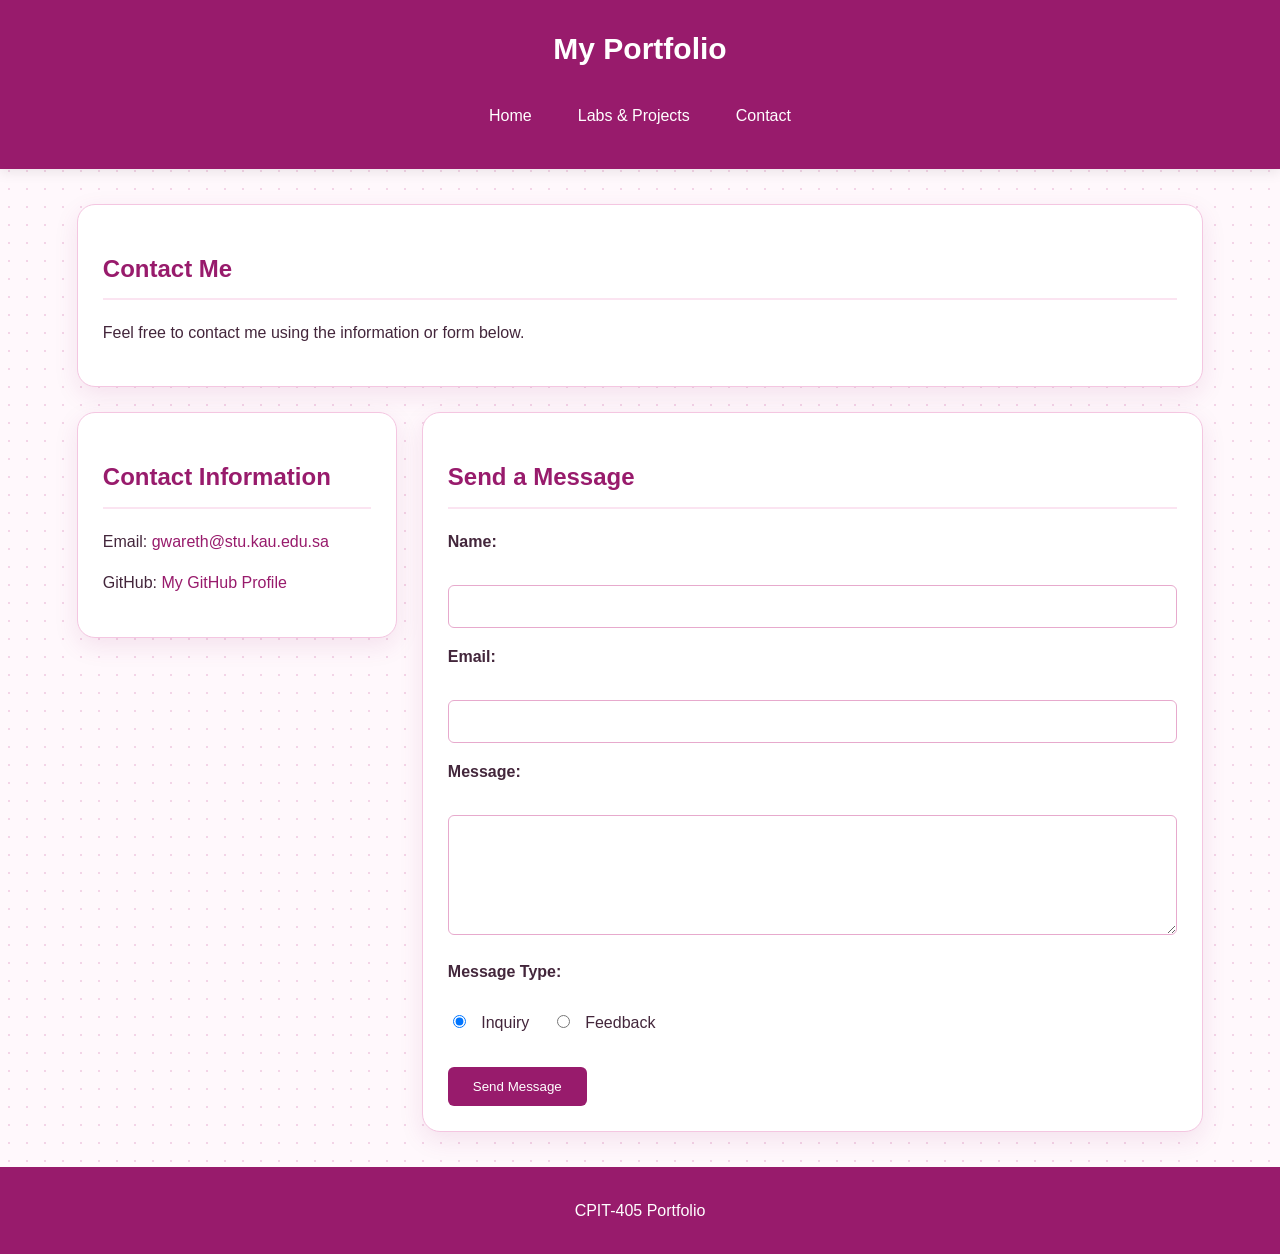
==== contact.html @ b291629c "Update contact.html" ====
<!DOCTYPE html>
<html lang="en">

<head>
    <meta charset="UTF-8">
    <meta name="viewport" content="width=device-width, initial-scale=1.0">
    <title>My Portfolio - Contact</title>
    <link rel="stylesheet" href="style.css">
</head>

<body>

    <header>
        <h1>My Portfolio</h1>

<nav>
    <a href="index.html">Home</a>
    <a href="labs.html">Labs & Projects</a>
    <a href="contact.html">Contact</a>
</nav>

    </header>

    
<main class="contact-page">

        <section>
            <h2>Contact Me</h2>

            <p>
                Feel free to contact me using
                the information or form below.
            </p>
        </section>

        <section>
            <h2>Contact Information</h2>

            <p>
                Email:
                <a href="mailto:gwareth@stu.kau.edu.sa">
                    gwareth@stu.kau.edu.sa
                </a>
            </p>

            <p>
                GitHub:
                <a href="https://github.com/joud15">
                    My GitHub Profile
                </a>
            </p>
        </section>

        <section>
            <h2>Send a Message</h2>

            <form action="https://formsubmit.co/gwareth@stu.kau.edu.sa"
                  method="POST">

                <p>
                    <label for="name">Name:</label>
                    <br>
                    <input type="text"
                           id="name"
                           name="name"
                           required>
                </p>

                <p>
                    <label for="email">Email:</label>
                    <br>
                    <input type="email"
                           id="email"
                           name="email"
                           required>
                </p>

                <p>
                    <label for="message">Message:</label>
                    <br>
                    <textarea id="message"
                              name="message"
                              rows="6"
                              required></textarea>
                </p>

                <p>
                    <label>Message Type:</label>
                    <br>

                    <input type="radio"
                           id="inquiry"
                           name="message_type"
                           value="Inquiry"
                           checked>
                    <label for="inquiry">Inquiry</label>

                    <input type="radio"
                           id="feedback"
                           name="message_type"
                           value="Feedback">
                    <label for="feedback">Feedback</label>
                </p>

                <button type="submit">
                    Send Message
                </button>

            </form>
        </section>

    </main>

    <footer>
        <p>CPIT-405 Portfolio</p>
    </footer>

</body>

</html>
---- style.css ----
/* General Page Style */

body {
    margin: 0;
    font-family: Arial, sans-serif;
    background-color: #FFF7FB;
    color: #43263B;
    line-height: 1.6;
}

/* Header */

header {
    background-color: #981B6C;
    color: white;
    text-align: center;
    padding: 25px;
}

header h1 {
    margin: 0;
    font-size: 30px;
}

/* Navigation Bar */

nav {
    margin-top: 15px;
    display: flex;
    justify-content: center;
    flex-wrap: wrap;
}

nav a {
    color: white;
    text-decoration: none;
    padding: 10px 18px;
    margin: 5px;
    border-radius: 6px;
    transition: background-color 0.3s;
}

nav a:hover {
    background-color: #C94B91;
}

/* Main Content */

main {
    width: 85%;
    max-width: 950px;
    margin: 30px auto;
}

/* Sections */

section {
    background-color: white;
    padding: 25px;
    margin-bottom: 25px;
    border: 1px solid #F4C6E1;
    border-radius: 10px;
}

section h2 {
    color: #981B6C;
    border-bottom: 2px solid #FBE4F1;
    padding-bottom: 10px;
}

section h3 {
    color: #B62B7F;
}

/* Paragraphs and Lists */

p {
    font-size: 16px;
}

li {
    margin-bottom: 8px;
}

/* Links */

main a {
    color: #981B6C;
    text-decoration: none;
}

main a:hover {
    color: #C02680;
    text-decoration: underline;
}

/* Labs Table */

table {
    width: 100%;
    border-collapse: collapse;
    text-align: center;
}

th {
    background-color: #981B6C;
    color: white;
    padding: 12px;
}

td {
    padding: 12px;
    background-color: #FBE4F1;
}

tr:hover td {
    background-color: #F5C5E0;
}

/* Contact Form */

form {
    margin-top: 20px;
}

label {
    display: block;
    margin-top: 15px;
    font-weight: bold;
}

input[type="text"],
input[type="email"],
textarea {
    box-sizing: border-box;
    width: 100%;
    padding: 12px;
    margin-top: 5px;
    border: 1px solid #E7AACD;
    border-radius: 6px;
    font-family: Arial, sans-serif;
    font-size: 15px;
}

input:focus,
textarea:focus {
    border: 2px solid #C02680;
    outline: none;
}

textarea {
    height: 120px;
}

button,
input[type="submit"] {
    background-color: #981B6C;
    color: white;
    border: none;
    padding: 12px 25px;
    margin-top: 15px;
    border-radius: 6px;
    cursor: pointer;
}

button:hover,
input[type="submit"]:hover {
    background-color: #C02680;
}

/* Footer */

footer {
    background-color: #981B6C;
    color: white;
    text-align: center;
    padding: 15px;
    margin-top: 30px;
}


/* Contact Page Layout */

.contact-page {
    display: grid;
    grid-template-columns: 1fr 1.5fr;
    gap: 25px;
}

.contact-page section {
    margin-bottom: 0;
}

.contact-page section:first-child {
    grid-column: 1 / -1;
}

/* Radio Buttons */

input[type="radio"] + label {
    display: inline;
    margin: 0 20px 0 5px;
    font-weight: normal;
}

/* Mobile Layout */

@media (max-width: 700px) {
    .contact-page {
        display: block;
    }

    .contact-page section {
        margin-bottom: 20px;
    }
}

/* ===== CV PAGE NEW LAYOUT ===== */

body {
    background-color: #fff8fc;
    background-image: radial-gradient(#f3d4e7 0.8px, transparent 0.8px);
    background-size: 18px 18px;
}

header {
    box-shadow: 0 4px 12px rgba(0, 0, 0, 0.08);
}

.cv-layout {
    width: 88%;
    max-width: 1250px;
    margin: 35px auto;
    display: grid;
    grid-template-columns: 280px 1fr;
    gap: 30px;
    align-items: start;
}

.cv-sidebar {
    background-color: #ffffff;
    border-radius: 18px;
    padding: 25px 20px;
    box-shadow: 0 8px 25px rgba(152, 27, 108, 0.12);
    text-align: center;
    position: sticky;
    top: 20px;
}

.profile-image {
    width: 140px;
    height: 140px;
    border-radius: 50%;
    border: 5px solid #f4b6d7;
    background-color: #ffe8f4;
    padding: 8px;
    margin-bottom: 20px;
}

.side-links {
    margin-bottom: 25px;
}

.side-links a {
    display: block;
    background-color: #fbe4f1;
    color: #981b6c;
    text-decoration: none;
    margin: 10px 0;
    padding: 12px;
    border-radius: 12px;
    font-weight: bold;
    transition: 0.3s;
}

.side-links a:hover {
    background-color: #dc559d;
    color: white;
}

.info-card {
    border-top: 2px dashed #f0bdd9;
    padding-top: 18px;
    text-align: left;
}

.info-card h2 {
    text-align: center;
    color: #981b6c;
    margin-bottom: 15px;
}

.info-card p {
    margin: 10px 0;
    font-size: 15px;
    word-break: break-word;
}

.cv-main-content section {
    background-color: #ffffff;
    border-radius: 18px;
    padding: 28px 30px;
    margin-bottom: 25px;
    box-shadow: 0 8px 25px rgba(152, 27, 108, 0.10);
    border: 1px solid #f5d3e6;
}

.cv-main-content h2 {
    color: #981b6c;
    font-size: 22px;
    margin-top: 0;
    border-bottom: 2px dashed #f1c5de;
    padding-bottom: 10px;
}

.cv-main-content h3 {
    color: #b62b7f;
    margin-bottom: 8px;
}

.cv-main-content p,
.cv-main-content li {
    font-size: 17px;
    color: #43263b;
}

.cv-main-content ul {
    padding-left: 22px;
}

.cv-main-content li {
    margin-bottom: 10px;
}

.info-card a,
.cv-main-content a {
    color: #b62b7f;
    text-decoration: none;
}

.info-card a:hover,
.cv-main-content a:hover {
    text-decoration: underline;
}

/* ===== CONTACT RADIO FIX ===== */

input[type="radio"] {
    width: auto;
    margin-right: 6px;
}

input[type="radio"] + label {
    display: inline;
    margin-right: 18px;
    font-weight: normal;
}

/* ===== CONTACT PAGE LAYOUT ===== */

.contact-page {
    width: 88%;
    max-width: 1200px;
    margin: 35px auto;
    display: grid;
    grid-template-columns: 320px 1fr;
    gap: 25px;
    align-items: start;
}

.contact-page section:first-child {
    grid-column: 1 / -1;
}

.contact-page section {
    background-color: #ffffff;
    border-radius: 18px;
    box-shadow: 0 8px 25px rgba(152, 27, 108, 0.10);
}

/* ===== RESPONSIVE ===== */

@media (max-width: 900px) {
    .cv-layout,
    .contact-page {
        grid-template-columns: 1fr;
    }

    .cv-sidebar {
        position: static;
    }

    nav {
        flex-direction: row;
        flex-wrap: wrap;
    }
}
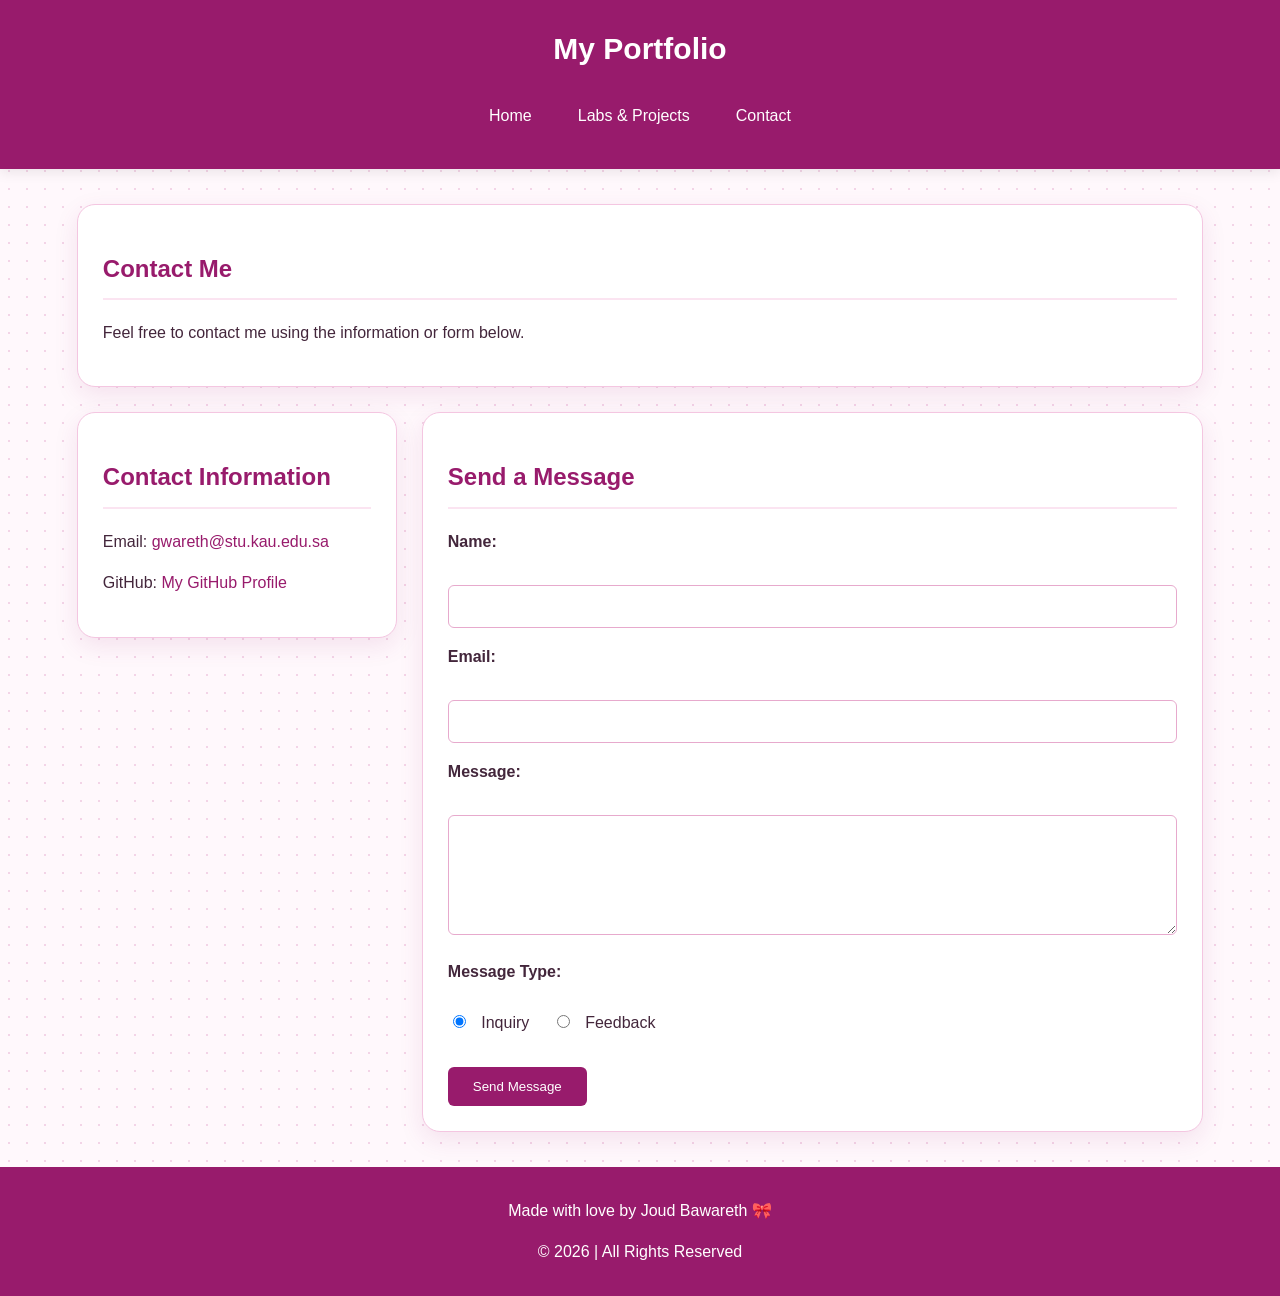
==== commit 634a565e: "Update footer content in contact.html" ====
--- a/contact.html
+++ b/contact.html
@@ -112,9 +112,10 @@
 
     </main>
 
-    <footer>
-        <p>CPIT-405 Portfolio</p>
-    </footer>
+<footer>
+    <p>Made with love by Joud Bawareth 🎀</p>
+    <p>&copy; 2026 | All Rights Reserved</p>
+</footer>
 
 </body>
 
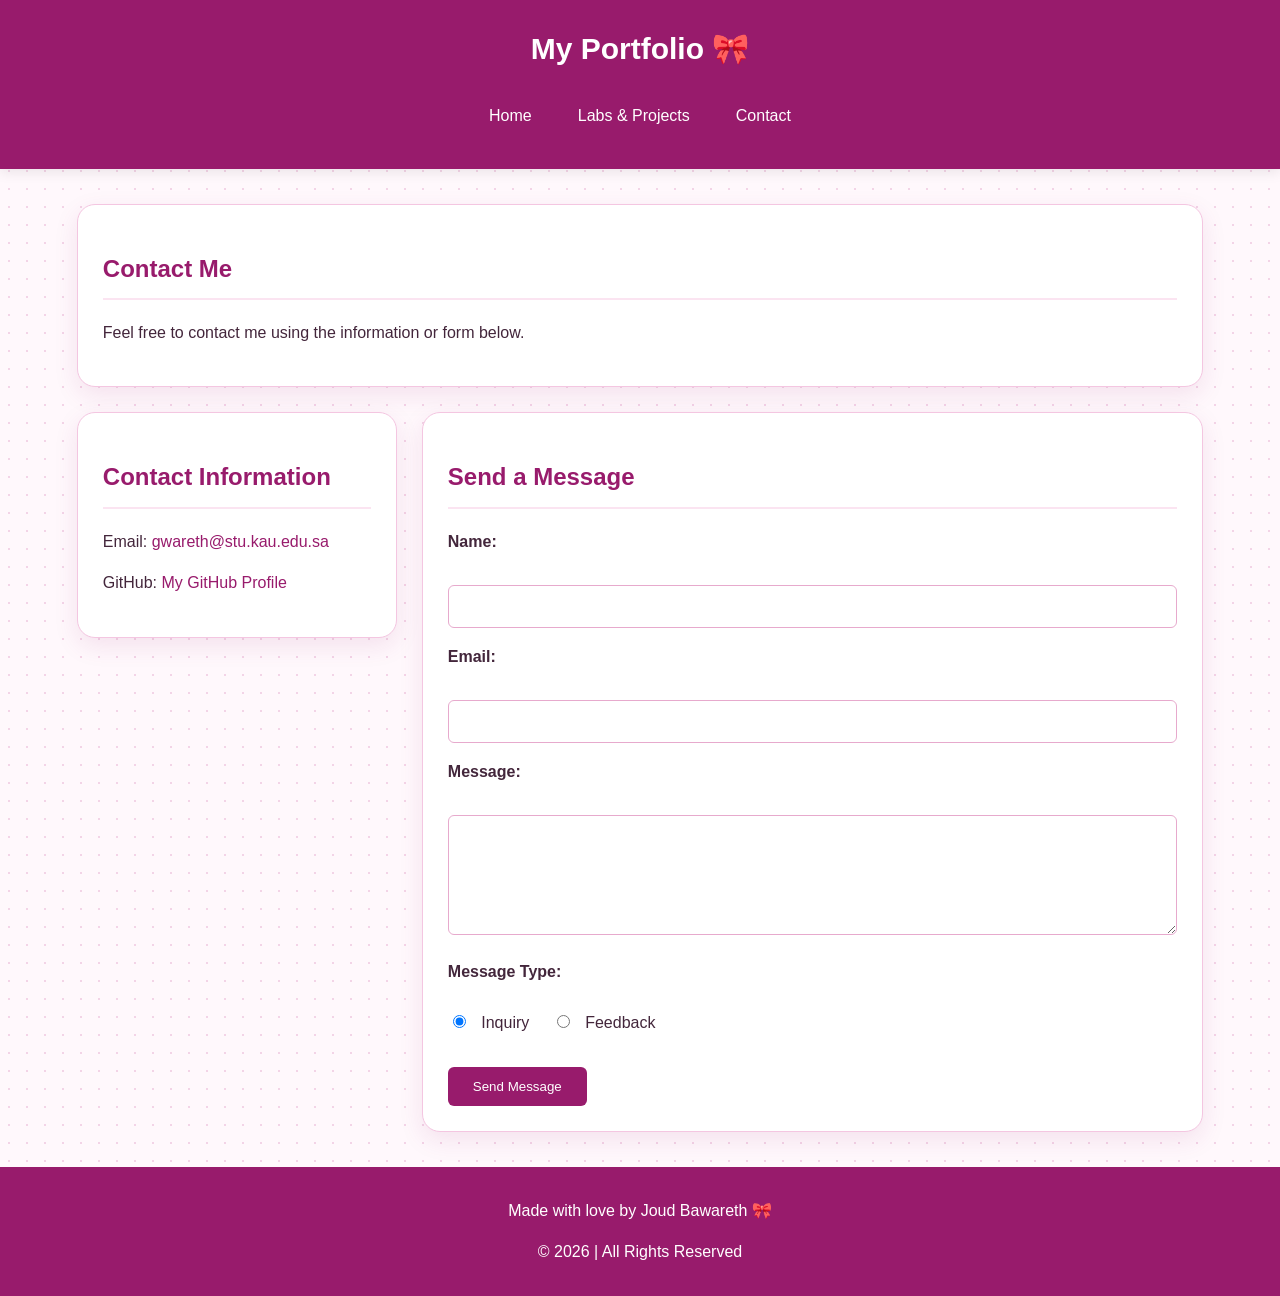
==== commit 0afc4f5c: "Update contact.html" ====
--- a/contact.html
+++ b/contact.html
@@ -12,7 +12,9 @@
 <body>
 
     <header>
-        <h1>My Portfolio</h1>
+      
+<h1 class="site-title">My Portfolio <span class="title-bow">🎀</span></h1>
+
 
 <nav>
     <a href="index.html">Home</a>
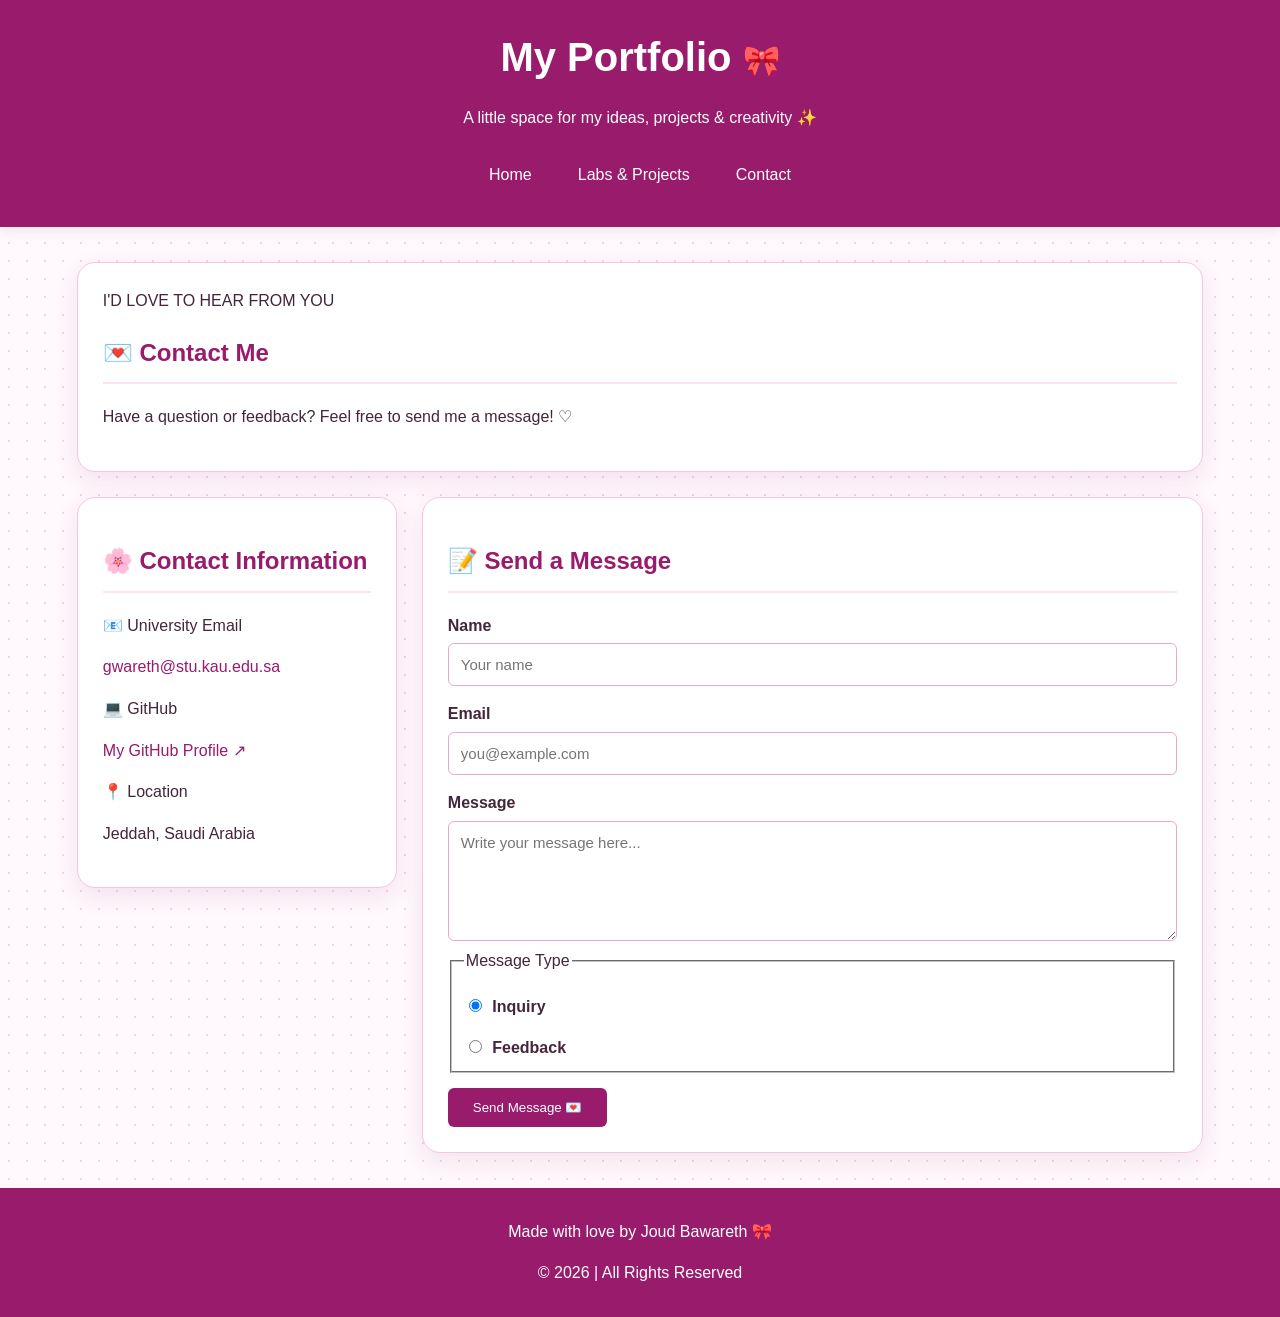
==== commit d7d9c9f0: "Update contact.html" ====
--- a/contact.html
+++ b/contact.html
@@ -1,112 +1,116 @@
 
 <!DOCTYPE html>
 <html lang="en">
-
 <head>
     <meta charset="UTF-8">
     <meta name="viewport" content="width=device-width, initial-scale=1.0">
     <title>My Portfolio - Contact</title>
     <link rel="stylesheet" href="style.css">
 </head>
-
 <body>
 
-    <header>
-      
-<h1 class="site-title">My Portfolio <span class="title-bow">🎀</span></h1>
+    <header class="site-header">
+        <h1 class="site-title">
+            My Portfolio <span class="title-bow">🎀</span>
+        </h1>
 
+        <p class="header-subtitle">
+            A little space for my ideas, projects &amp; creativity ✨
+        </p>
 
-<nav>
-    <a href="index.html">Home</a>
-    <a href="labs.html">Labs & Projects</a>
-    <a href="contact.html">Contact</a>
-</nav>
-
+        <nav class="site-nav">
+            <a href="index.html">Home</a>
+            <a href="labs.html">Labs &amp; Projects</a>
+            <a href="contact.html" class="active">Contact</a>
+        </nav>
     </header>
 
-    
-<main class="contact-page">
+    <main class="contact-page">
 
-        <section>
-            <h2>Contact Me</h2>
+        <section class="page-intro panel">
+            <span class="section-eyebrow">
+                I'D LOVE TO HEAR FROM YOU
+            </span>
 
+            <h2>💌 Contact Me</h2>
             <p>
-                Feel free to contact me using
-                the information or form below.
+                Have a question or feedback?
+                Feel free to send me a message! ♡
             </p>
         </section>
 
-        <section>
-            <h2>Contact Information</h2>
+        <section class="contact-info panel">
+            <h2>🌸 Contact Information</h2>
 
+            <p class="contact-label">📧 University Email</p>
             <p>
-                Email:
                 <a href="mailto:gwareth@stu.kau.edu.sa">
                     gwareth@stu.kau.edu.sa
                 </a>
             </p>
 
+            <p class="contact-label">💻 GitHub</p>
             <p>
-                GitHub:
-                <a href="https://github.com/joud15">
-                    My GitHub Profile
+                <a href="https://github.com/joud15"
+                   target="_blank">
+                    My GitHub Profile ↗
                 </a>
             </p>
+
+            <p class="contact-label">📍 Location</p>
+            <p>Jeddah, Saudi Arabia</p>
         </section>
 
-        <section>
-            <h2>Send a Message</h2>
+        <section class="contact-form-card panel">
+            <h2>📝 Send a Message</h2>
 
             <form action="https://formsubmit.co/gwareth@stu.kau.edu.sa"
                   method="POST">
 
-                <p>
-                    <label for="name">Name:</label>
-                    <br>
-                    <input type="text"
-                           id="name"
-                           name="name"
-                           required>
-                </p>
+                <label for="name">Name</label>
+                <input type="text"
+                       id="name"
+                       name="name"
+                       placeholder="Your name"
+                       required>
 
-                <p>
-                    <label for="email">Email:</label>
-                    <br>
-                    <input type="email"
-                           id="email"
-                           name="email"
-                           required>
-                </p>
+                <label for="email">Email</label>
+                <input type="email"
+                       id="email"
+                       name="email"
+                       placeholder="you@example.com"
+                       required>
 
-                <p>
-                    <label for="message">Message:</label>
-                    <br>
-                    <textarea id="message"
-                              name="message"
-                              rows="6"
-                              required></textarea>
-                </p>
+                <label for="message">Message</label>
+                <textarea id="message"
+                          name="message"
+                          rows="5"
+                          placeholder="Write your message here..."
+                          required></textarea>
 
-                <p>
-                    <label>Message Type:</label>
-                    <br>
+                <fieldset class="message-type">
+                    <legend>Message Type</legend>
 
-                    <input type="radio"
-                           id="inquiry"
-                           name="message_type"
-                           value="Inquiry"
-                           checked>
-                    <label for="inquiry">Inquiry</label>
+                    <div class="radio-options">
+                        <label>
+                            <input type="radio"
+                                   name="message_type"
+                                   value="Inquiry"
+                                   checked>
+                            Inquiry
+                        </label>
 
-                    <input type="radio"
-                           id="feedback"
-                           name="message_type"
-                           value="Feedback">
-                    <label for="feedback">Feedback</label>
-                </p>
+                        <label>
+                            <input type="radio"
+                                   name="message_type"
+                                   value="Feedback">
+                            Feedback
+                        </label>
+                    </div>
+                </fieldset>
 
                 <button type="submit">
-                    Send Message
+                    Send Message 💌
                 </button>
 
             </form>
@@ -114,11 +118,11 @@
 
     </main>
 
-<footer>
-    <p>Made with love by Joud Bawareth 🎀</p>
-    <p>&copy; 2026 | All Rights Reserved</p>
-</footer>
+    <footer class="site-footer">
+        <p>Made with love by Joud Bawareth 🎀</p>
+        <p>&copy; 2026 | All Rights Reserved</p>
+    </footer>
 
 </body>
+</html>
 
-</html>
--- a/style.css
+++ b/style.css
@@ -396,3 +396,15 @@
         flex-wrap: wrap;
     }
 }
+
+
+/* Cute Portfolio Title */
+
+.site-title {
+    font-size: 40px;
+    font-weight: bold;
+}
+
+.title-bow {
+    font-size: 30px;
+}
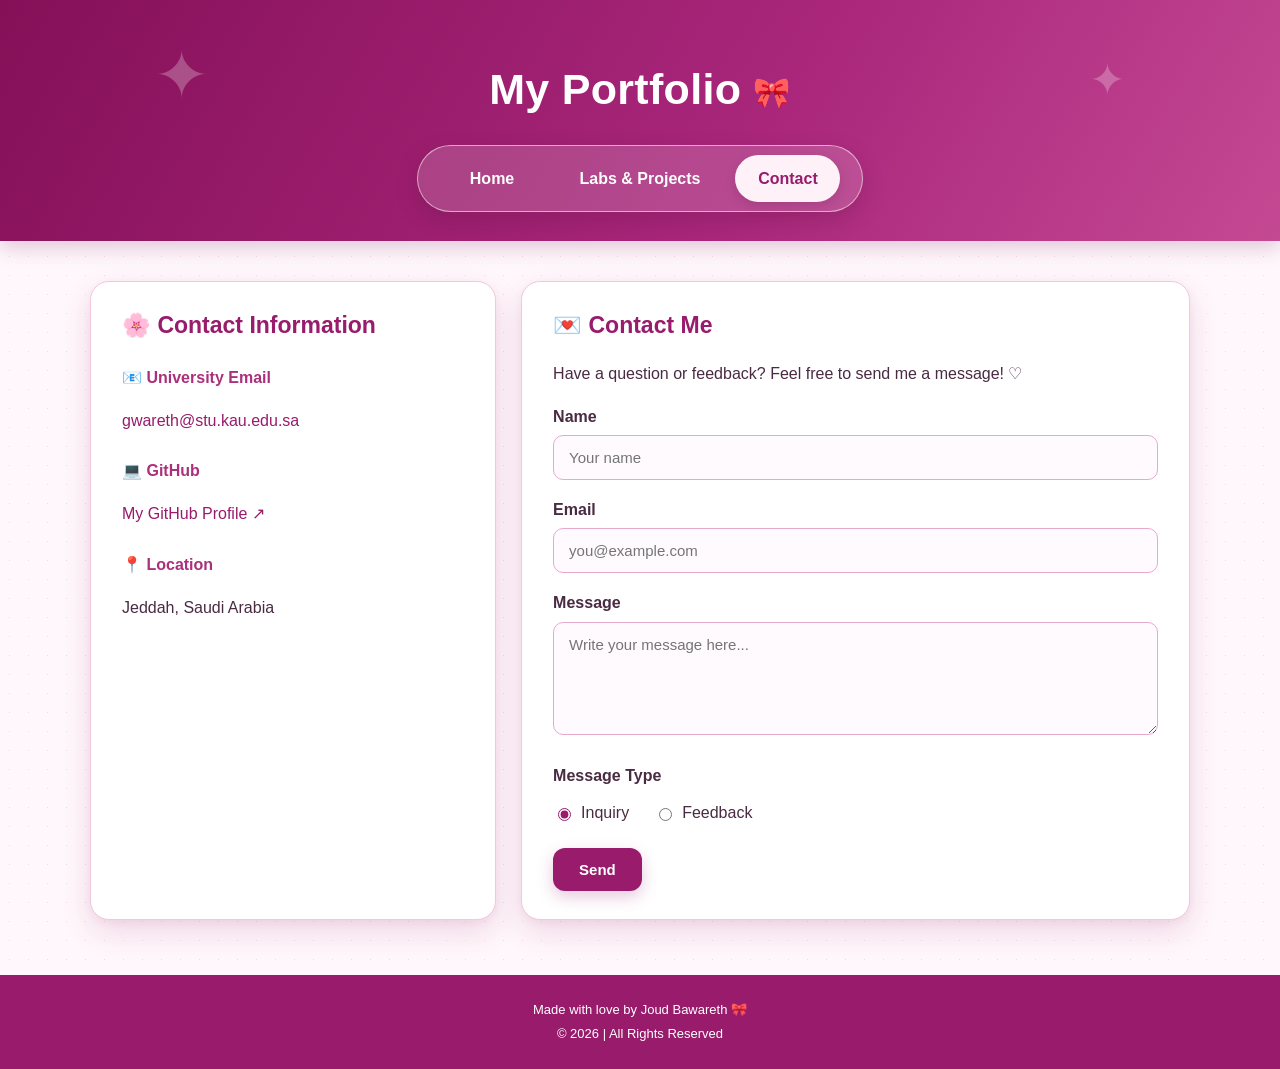
==== commit f3215bf3: "Refactor contact page layout and headings Removed introductory text and updated contact section head" ====
--- a/contact.html
+++ b/contact.html
@@ -14,10 +14,6 @@
             My Portfolio <span class="title-bow">🎀</span>
         </h1>
 
-        <p class="header-subtitle">
-            A little space for my ideas, projects &amp; creativity ✨
-        </p>
-
         <nav class="site-nav">
             <a href="index.html">Home</a>
             <a href="labs.html">Labs &amp; Projects</a>
@@ -26,18 +22,6 @@
     </header>
 
     <main class="contact-page">
-
-        <section class="page-intro panel">
-            <span class="section-eyebrow">
-                I'D LOVE TO HEAR FROM YOU
-            </span>
-
-            <h2>💌 Contact Me</h2>
-            <p>
-                Have a question or feedback?
-                Feel free to send me a message! ♡
-            </p>
-        </section>
 
         <section class="contact-info panel">
             <h2>🌸 Contact Information</h2>
@@ -62,7 +46,11 @@
         </section>
 
         <section class="contact-form-card panel">
-            <h2>📝 Send a Message</h2>
+           <h2>💌 Contact Me</h2>
+            <p>
+                Have a question or feedback?
+                Feel free to send me a message! ♡
+            </p>
 
             <form action="https://formsubmit.co/gwareth@stu.kau.edu.sa"
                   method="POST">
@@ -110,7 +98,7 @@
                 </fieldset>
 
                 <button type="submit">
-                    Send Message 💌
+                    Send 
                 </button>
 
             </form>
--- a/style.css
+++ b/style.css
@@ -1,92 +1,212 @@
 
-/* General Page Style */
+/* Pink & Fuchsia Theme */
+
+:root {
+    --fuchsia: #981B6C;
+    --pink: #D94D9D;
+    --soft-pink: #FBE4F1;
+    --pale-pink: #FFF7FB;
+    --ink: #492B42;
+    --border: #F1C8DF;
+    --card-shadow: 0 12px 30px rgba(152, 27, 108, 0.14),
+                   0 3px 9px rgba(152, 27, 108, 0.06);
+    --card-shadow-hover: 0 20px 46px rgba(152, 27, 108, 0.22),
+                         0 5px 16px rgba(152, 27, 108, 0.10);
+}
+
+* {
+    box-sizing: border-box;
+}
+
+html {
+    scroll-behavior: smooth;
+}
 
 body {
     margin: 0;
-    font-family: Arial, sans-serif;
-    background-color: #FFF7FB;
-    color: #43263B;
-    line-height: 1.6;
+    font-family: Arial, Helvetica, sans-serif;
+    font-size: 16px;
+    line-height: 1.7;
+    background-color: var(--pale-pink);
+    background-image: radial-gradient(
+        #f5d6e7 0.8px, transparent 0.8px
+    );
+    background-size: 19px 19px;
+    color: var(--ink);
 }
 
 /* Header */
 
-header {
-    background-color: #981B6C;
+.site-header {
+    position: relative;
+    overflow: hidden;
+    padding: 64px 20px 29px;
+    text-align: center;
     color: white;
-    text-align: center;
-    padding: 25px;
-}
-
-header h1 {
+    background: linear-gradient(
+        120deg, #851058, #AA277C 60%, #C44993
+    );
+    box-shadow: 0 6px 20px rgba(104, 15, 77, 0.21);
+}
+
+.site-header::before,
+.site-header::after {
+    content: "✦";
+    position: absolute;
+    color: rgba(255, 255, 255, 0.25);
+    font-size: 66px;
+    top: 19px;
+}
+
+.site-header::before {
+    left: 12%;
+}
+
+.site-header::after {
+    right: 12%;
+    top: 43px;
+    font-size: 44px;
+}
+
+.site-title {
     margin: 0;
-    font-size: 30px;
-}
-
-/* Navigation Bar */
-
-nav {
-    margin-top: 15px;
+    font-size: 43px;
+    font-weight: bold;
+    line-height: 1.2;
+    letter-spacing: 0.3px;
+}
+
+.title-bow {
+    font-size: 33px;
+    vertical-align: middle;
+}
+
+.header-subtitle {
+    margin: 12px 0 0;
+    font-size: 14px;
+    color: #FFE3F3;
+}
+
+/* Animated Navigation Bar */
+
+.site-nav {
+    position: relative;
     display: flex;
     justify-content: center;
+    align-items: center;
     flex-wrap: wrap;
-}
-
-nav a {
+    gap: 18px;
+    width: fit-content;
+    max-width: 100%;
+    margin: 29px auto 0;
+    padding: 9px 22px;
+    border: 1px solid rgba(255, 255, 255, 0.55);
+    border-radius: 50px;
+    background: rgba(255, 255, 255, 0.16);
+    box-shadow: 0 8px 22px rgba(76, 13, 54, 0.22);
+    animation: navEntrance 0.8s ease-out both,
+               navFloat 6s ease-in-out 0.8s infinite;
+}
+
+.site-nav a {
+    position: relative;
+    display: inline-block;
+    min-width: 105px;
+    padding: 10px 17px;
+    border-radius: 30px;
     color: white;
+    font-weight: bold;
     text-decoration: none;
-    padding: 10px 18px;
-    margin: 5px;
-    border-radius: 6px;
-    transition: background-color 0.3s;
-}
-
-nav a:hover {
-    background-color: #C94B91;
-}
-
-/* Main Content */
-
-main {
-    width: 85%;
-    max-width: 950px;
-    margin: 30px auto;
-}
-
-/* Sections */
-
-section {
-    background-color: white;
-    padding: 25px;
+    text-align: center;
+    transition: background-color 0.25s ease,
+                transform 0.25s ease,
+                box-shadow 0.25s ease;
+}
+
+.site-nav a:hover,
+.site-nav a:focus-visible {
+    background-color: rgba(255, 255, 255, 0.30);
+    box-shadow: 0 5px 13px rgba(65, 8, 45, 0.16);
+    transform: translateY(-3px);
+}
+
+.site-nav a.active {
+    background: #FFF1F8;
+    color: var(--fuchsia);
+    box-shadow: 0 4px 12px rgba(65, 8, 45, 0.16);
+}
+
+@keyframes navEntrance {
+    from {
+        opacity: 0;
+        transform: translateY(17px);
+    }
+
+    to {
+        opacity: 1;
+        transform: translateY(0);
+    }
+}
+
+@keyframes navFloat {
+    0%, 100% {
+        transform: translateY(0);
+    }
+
+    50% {
+        transform: translateY(-4px);
+    }
+}
+
+/* Shadow Effects for All Boxes */
+
+.panel,
+.cv-sidebar,
+.project-card,
+.info-card,
+.table-shell {
+    background: white;
+    border: 1px solid var(--border);
+    border-radius: 19px;
+    box-shadow: var(--card-shadow);
+    transition: box-shadow 0.3s ease,
+                transform 0.3s ease;
+}
+
+.panel:hover,
+.cv-sidebar:hover,
+.project-card:hover,
+.info-card:hover,
+.table-shell:hover {
+    box-shadow: var(--card-shadow-hover);
+    transform: translateY(-3px);
+}
+
+.panel {
+    padding: 28px 31px;
     margin-bottom: 25px;
-    border: 1px solid #F4C6E1;
-    border-radius: 10px;
-}
-
-section h2 {
-    color: #981B6C;
-    border-bottom: 2px solid #FBE4F1;
-    padding-bottom: 10px;
-}
-
-section h3 {
-    color: #B62B7F;
-}
-
-/* Paragraphs and Lists */
+}
+
+h2 {
+    color: var(--fuchsia);
+    font-size: 23px;
+    line-height: 1.35;
+}
+
+h3 {
+    color: #AC307E;
+}
 
 p {
-    font-size: 16px;
+    margin-top: 8px;
 }
 
 li {
-    margin-bottom: 8px;
-}
-
-/* Links */
+    margin-bottom: 7px;
+}
 
 main a {
-    color: #981B6C;
+    color: var(--fuchsia);
     text-decoration: none;
 }
 
@@ -95,315 +215,533 @@
     text-decoration: underline;
 }
 
-/* Labs Table */
+.section-eyebrow {
+    color: #B8498C;
+    font-size: 11px;
+    font-weight: bold;
+    letter-spacing: 1.6px;
+}
+
+/* Home Layout */
+
+.cv-layout {
+    width: 90%;
+    max-width: 1190px;
+    margin: 38px auto 50px;
+    display: grid;
+    grid-template-columns: 285px minmax(0, 1fr);
+    gap: 29px;
+    align-items: start;
+}
+
+.cv-sidebar {
+    padding: 28px 20px;
+    text-align: center;
+    position: sticky;
+    top: 18px;
+}
+
+/* Profile Image */
+
+.avatar-wrap {
+    width: 170px;
+    height: 170px;
+    margin: 0 auto 13px;
+    padding: 7px;
+    border-radius: 50%;
+    background-color: #F8E0EE;
+    border: 5px solid #F2BAD7;
+    box-shadow: 0 6px 18px rgba(152, 27, 108, 0.13);
+}
+
+.profile-image {
+    display: block;
+    width: 100%;
+    height: 100%;
+    object-fit: cover;
+    border-radius: 50%;
+}
+
+.hello-tag {
+    color: #C23F8C;
+    font-size: 14px;
+    font-weight: bold;
+    margin-bottom: 2px;
+}
+
+.sidebar-name {
+    margin: 0;
+    font-size: 23px;
+}
+
+.sidebar-subtitle {
+    color: #8B6280;
+    font-size: 13px;
+    margin: 4px 0 22px;
+}
+
+/* Sidebar Links */
+
+.side-links {
+    display: grid;
+    gap: 10px;
+}
+
+.side-links a {
+    display: block;
+    padding: 11px 8px;
+    border-radius: 12px;
+    background-color: #FBE3F0;
+    font-weight: bold;
+    text-decoration: none;
+    transition: transform 0.25s,
+                background-color 0.25s,
+                box-shadow 0.25s;
+}
+
+.side-links a:hover,
+.side-links a:focus-visible {
+    background-color: #D94D9D;
+    color: white;
+    transform: translateX(4px);
+    box-shadow: 0 5px 12px rgba(152, 27, 108, 0.18);
+    text-decoration: none;
+}
+
+/* Information Box */
+
+.info-card {
+    margin-top: 23px;
+    padding: 16px;
+    text-align: left;
+}
+
+.info-card h3 {
+    margin: 0 0 10px;
+    text-align: center;
+}
+
+.info-card p {
+    font-size: 13px;
+    overflow-wrap: anywhere;
+    margin: 7px 0;
+}
+
+/* CV Sections */
+
+.cv-main-content {
+    min-width: 0;
+}
+
+.cv-main-content h2 {
+    margin: 8px 0 17px;
+    border-bottom: 2px dashed #F3C5DD;
+    padding-bottom: 11px;
+}
+
+.cv-main-content h3 {
+    margin-bottom: 7px;
+}
+
+.cv-main-content p,
+.cv-main-content li {
+    font-size: 16px;
+}
+
+.fact-row {
+    display: flex;
+    gap: 9px;
+    flex-wrap: wrap;
+}
+
+.fact-chip {
+    display: inline-block;
+    padding: 9px 13px;
+    border-radius: 12px;
+    background: #FCE9F3;
+    color: #803061;
+    font-weight: bold;
+    font-size: 13px;
+}
+
+/* Skills */
+
+.skill-list {
+    display: flex;
+    flex-wrap: wrap;
+    gap: 9px;
+}
+
+.skill-list span {
+    display: inline-block;
+    padding: 7px 13px;
+    background: #FCE7F3;
+    color: #8D1D66;
+    border-radius: 18px;
+    font-size: 14px;
+    font-weight: bold;
+}
+
+.soft-skills span {
+    background: #F8F0F5;
+}
+
+.subsection-heading {
+    margin-top: 27px !important;
+}
+
+/* Project Cards */
+
+.project-grid {
+    display: grid;
+    grid-template-columns: repeat(2, minmax(0, 1fr));
+    gap: 14px;
+}
+
+.project-card {
+    padding: 17px 18px;
+    background: #FFFAFD;
+}
+
+.project-card:last-child {
+    grid-column: 1 / -1;
+}
+
+.project-card h3 {
+    margin-top: 0;
+}
+
+.project-card p {
+    font-size: 14px;
+    margin-bottom: 0;
+}
+
+/* Labs Page */
+
+.inner-page {
+    width: 88%;
+    max-width: 1050px;
+    margin: 40px auto 55px;
+}
+
+.page-intro {
+    background: linear-gradient(120deg, white, #FFF0F8);
+}
+
+.page-intro h2 {
+    margin: 5px 0 12px;
+    font-size: 30px;
+}
+
+.page-intro p {
+    margin-bottom: 0;
+}
+
+.labs-panel h2 {
+    margin-top: 0;
+}
+
+.table-shell {
+    overflow-x: auto;
+    padding: 5px;
+}
 
 table {
     width: 100%;
+    min-width: 425px;
     border-collapse: collapse;
-    text-align: center;
+    text-align: left;
 }
 
 th {
-    background-color: #981B6C;
+    background-color: var(--fuchsia);
     color: white;
-    padding: 12px;
+    padding: 15px 20px;
+}
+
+th:first-child {
+    border-radius: 12px 0 0 0;
+}
+
+th:last-child {
+    border-radius: 0 12px 0 0;
 }
 
 td {
-    padding: 12px;
-    background-color: #FBE4F1;
-}
-
-tr:hover td {
-    background-color: #F5C5E0;
+    padding: 16px 20px;
+    border-bottom: 1px solid #F1C8DF;
+    background: #FFF9FC;
+}
+
+tr:last-child td {
+    border-bottom: 0;
+}
+
+tbody tr:nth-child(even) td {
+    background: #FCE9F3;
+}
+
+tbody tr:hover td {
+    background: #F6D4E8;
+}
+
+.lab-button {
+    display: inline-block;
+    padding: 8px 15px;
+    border-radius: 11px;
+    background: var(--fuchsia);
+    color: white !important;
+    font-weight: bold;
+    font-size: 13px;
+    transition: transform 0.25s,
+                background-color 0.25s,
+                box-shadow 0.25s;
+}
+
+.lab-button:hover {
+    background: #C53D8B;
+    transform: translateY(-2px);
+    box-shadow: 0 5px 13px rgba(152, 27, 108, 0.25);
+    text-decoration: none;
+}
+
+.hint-text {
+    color: #805B76;
+    font-size: 13px;
+}
+
+/* Contact Page */
+
+.contact-page {
+    width: 88%;
+    max-width: 1100px;
+    margin: 40px auto 55px;
+    display: grid;
+    grid-template-columns: minmax(250px, 0.85fr)
+                           minmax(0, 1.4fr);
+    gap: 25px;
+    align-items: start;
+}
+
+.contact-page > .page-intro {
+    grid-column: 1 / -1;
+}
+
+.contact-page > .panel {
+    margin-bottom: 0;
+}
+
+.contact-info,
+.contact-form-card {
+    min-height: 100%;
+}
+
+.contact-info h2,
+.contact-form-card h2 {
+    margin-top: 0;
+}
+
+.contact-label {
+    color: #AA307B;
+    margin-top: 23px;
+    font-weight: bold;
+}
+
+.contact-info a {
+    overflow-wrap: anywhere;
 }
 
 /* Contact Form */
 
 form {
-    margin-top: 20px;
-}
-
-label {
+    margin-top: 15px;
+}
+
+form > label {
     display: block;
-    margin-top: 15px;
+    margin: 16px 0 5px;
     font-weight: bold;
 }
 
 input[type="text"],
 input[type="email"],
 textarea {
-    box-sizing: border-box;
     width: 100%;
-    padding: 12px;
-    margin-top: 5px;
+    padding: 13px 15px;
     border: 1px solid #E7AACD;
-    border-radius: 6px;
+    border-radius: 10px;
+    background-color: #FFFAFD;
     font-family: Arial, sans-serif;
+    color: var(--ink);
     font-size: 15px;
-}
-
-input:focus,
+    transition: border-color 0.2s,
+                box-shadow 0.2s;
+}
+
+input[type="text"]:focus,
+input[type="email"]:focus,
 textarea:focus {
-    border: 2px solid #C02680;
     outline: none;
+    border-color: #BD3785;
+    box-shadow: 0 0 0 3px #FAE0EF;
 }
 
 textarea {
-    height: 120px;
-}
-
-button,
-input[type="submit"] {
-    background-color: #981B6C;
+    resize: vertical;
+}
+
+/* Radio Buttons */
+
+.message-type {
+    margin: 19px 0 0;
+    padding: 0;
+    border: none;
+}
+
+.message-type legend {
+    font-weight: bold;
+    padding: 0;
+}
+
+.radio-options {
+    display: flex;
+    align-items: center;
+    gap: 25px;
+    flex-wrap: wrap;
+    margin-top: 10px;
+}
+
+.radio-options label {
+    display: inline-flex;
+    align-items: center;
+    gap: 7px;
+    cursor: pointer;
+}
+
+input[type="radio"] {
+    accent-color: var(--fuchsia);
+}
+
+/* Submit Button */
+
+button[type="submit"] {
+    border: 0;
+    border-radius: 12px;
+    padding: 13px 26px;
+    margin-top: 22px;
+    background-color: var(--fuchsia);
     color: white;
-    border: none;
-    padding: 12px 25px;
-    margin-top: 15px;
-    border-radius: 6px;
+    font: bold 15px Arial, sans-serif;
     cursor: pointer;
-}
-
-button:hover,
-input[type="submit"]:hover {
-    background-color: #C02680;
+    box-shadow: 0 6px 16px rgba(152, 27, 108, 0.23);
+    transition: background-color 0.25s,
+                transform 0.25s,
+                box-shadow 0.25s;
+}
+
+button[type="submit"]:hover {
+    background-color: #C53D8B;
+    transform: translateY(-3px);
+    box-shadow: 0 10px 25px rgba(152, 27, 108, 0.28);
 }
 
 /* Footer */
 
-footer {
-    background-color: #981B6C;
+.site-footer {
+    margin-top: 30px;
+    padding: 22px 15px;
+    background-color: var(--fuchsia);
     color: white;
     text-align: center;
-    padding: 15px;
-    margin-top: 30px;
-}
-
-
-/* Contact Page Layout */
-
-.contact-page {
-    display: grid;
-    grid-template-columns: 1fr 1.5fr;
-    gap: 25px;
-}
-
-.contact-page section {
-    margin-bottom: 0;
-}
-
-.contact-page section:first-child {
-    grid-column: 1 / -1;
-}
-
-/* Radio Buttons */
-
-input[type="radio"] + label {
-    display: inline;
-    margin: 0 20px 0 5px;
-    font-weight: normal;
-}
-
-/* Mobile Layout */
-
-@media (max-width: 700px) {
-    .contact-page {
-        display: block;
-    }
-
-    .contact-page section {
-        margin-bottom: 20px;
-    }
-}
-
-/* ===== CV PAGE NEW LAYOUT ===== */
-
-body {
-    background-color: #fff8fc;
-    background-image: radial-gradient(#f3d4e7 0.8px, transparent 0.8px);
-    background-size: 18px 18px;
-}
-
-header {
-    box-shadow: 0 4px 12px rgba(0, 0, 0, 0.08);
-}
-
-.cv-layout {
-    width: 88%;
-    max-width: 1250px;
-    margin: 35px auto;
-    display: grid;
-    grid-template-columns: 280px 1fr;
-    gap: 30px;
-    align-items: start;
-}
-
-.cv-sidebar {
-    background-color: #ffffff;
-    border-radius: 18px;
-    padding: 25px 20px;
-    box-shadow: 0 8px 25px rgba(152, 27, 108, 0.12);
-    text-align: center;
-    position: sticky;
-    top: 20px;
-}
-
-.profile-image {
-    width: 140px;
-    height: 140px;
-    border-radius: 50%;
-    border: 5px solid #f4b6d7;
-    background-color: #ffe8f4;
-    padding: 8px;
-    margin-bottom: 20px;
-}
-
-.side-links {
-    margin-bottom: 25px;
-}
-
-.side-links a {
-    display: block;
-    background-color: #fbe4f1;
-    color: #981b6c;
-    text-decoration: none;
-    margin: 10px 0;
-    padding: 12px;
-    border-radius: 12px;
-    font-weight: bold;
-    transition: 0.3s;
-}
-
-.side-links a:hover {
-    background-color: #dc559d;
-    color: white;
-}
-
-.info-card {
-    border-top: 2px dashed #f0bdd9;
-    padding-top: 18px;
-    text-align: left;
-}
-
-.info-card h2 {
-    text-align: center;
-    color: #981b6c;
-    margin-bottom: 15px;
-}
-
-.info-card p {
-    margin: 10px 0;
-    font-size: 15px;
-    word-break: break-word;
-}
-
-.cv-main-content section {
-    background-color: #ffffff;
-    border-radius: 18px;
-    padding: 28px 30px;
-    margin-bottom: 25px;
-    box-shadow: 0 8px 25px rgba(152, 27, 108, 0.10);
-    border: 1px solid #f5d3e6;
-}
-
-.cv-main-content h2 {
-    color: #981b6c;
-    font-size: 22px;
-    margin-top: 0;
-    border-bottom: 2px dashed #f1c5de;
-    padding-bottom: 10px;
-}
-
-.cv-main-content h3 {
-    color: #b62b7f;
-    margin-bottom: 8px;
-}
-
-.cv-main-content p,
-.cv-main-content li {
-    font-size: 17px;
-    color: #43263b;
-}
-
-.cv-main-content ul {
-    padding-left: 22px;
-}
-
-.cv-main-content li {
-    margin-bottom: 10px;
-}
-
-.info-card a,
-.cv-main-content a {
-    color: #b62b7f;
-    text-decoration: none;
-}
-
-.info-card a:hover,
-.cv-main-content a:hover {
-    text-decoration: underline;
-}
-
-/* ===== CONTACT RADIO FIX ===== */
-
-input[type="radio"] {
-    width: auto;
-    margin-right: 6px;
-}
-
-input[type="radio"] + label {
-    display: inline;
-    margin-right: 18px;
-    font-weight: normal;
-}
-
-/* ===== CONTACT PAGE LAYOUT ===== */
-
-.contact-page {
-    width: 88%;
-    max-width: 1200px;
-    margin: 35px auto;
-    display: grid;
-    grid-template-columns: 320px 1fr;
-    gap: 25px;
-    align-items: start;
-}
-
-.contact-page section:first-child {
-    grid-column: 1 / -1;
-}
-
-.contact-page section {
-    background-color: #ffffff;
-    border-radius: 18px;
-    box-shadow: 0 8px 25px rgba(152, 27, 108, 0.10);
-}
-
-/* ===== RESPONSIVE ===== */
+}
+
+.site-footer p {
+    margin: 2px 0;
+    font-size: 13px;
+}
+
+/* Responsive Design */
 
 @media (max-width: 900px) {
-    .cv-layout,
+    .cv-layout {
+        grid-template-columns: 1fr;
+    }
+
+    .cv-sidebar {
+        position: static;
+    }
+
     .contact-page {
         grid-template-columns: 1fr;
     }
 
-    .cv-sidebar {
-        position: static;
-    }
-
-    nav {
-        flex-direction: row;
-        flex-wrap: wrap;
-    }
-}
-
-
-/* Cute Portfolio Title */
-
-.site-title {
-    font-size: 40px;
-    font-weight: bold;
-}
+    .contact-page > .page-intro {
+        grid-column: auto;
+    }
+}
+
+@media (max-width: 600px) {
+    .site-header {
+        padding: 45px 12px 22px;
+    }
+
+    .site-title {
+        font-size: 32px;
+    }
+
+    .site-nav {
+        gap: 5px;
+        padding: 7px 10px;
+        margin-top: 24px;
+    }
+
+    .site-nav a {
+        min-width: 0;
+        padding: 8px 10px;
+        font-size: 13px;
+    }
+
+    .cv-layout,
+    .inner-page,
+    .contact-page {
+        width: 94%;
+        margin-top: 25px;
+    }
+
+    .panel {
+        padding: 20px 18px;
+    }
+
+    .project-grid {
+        grid-template-columns: 1fr;
+    }
+
+    .project-card:last-child {
+        grid-column: auto;
+    }
+
+    .site-header::before,
+    .site-header::after {
+        display: none;
+    }
+}
+
+@media (prefers-reduced-motion: reduce) {
+    html {
+        scroll-behavior: auto;
+    }
+
+    .site-nav {
+        animation: none;
+    }
+
+    *,
+    *::before,
+    *::after {
+        transition: none !important;
+    }
+}
+
 
 .title-bow {
     font-size: 30px;
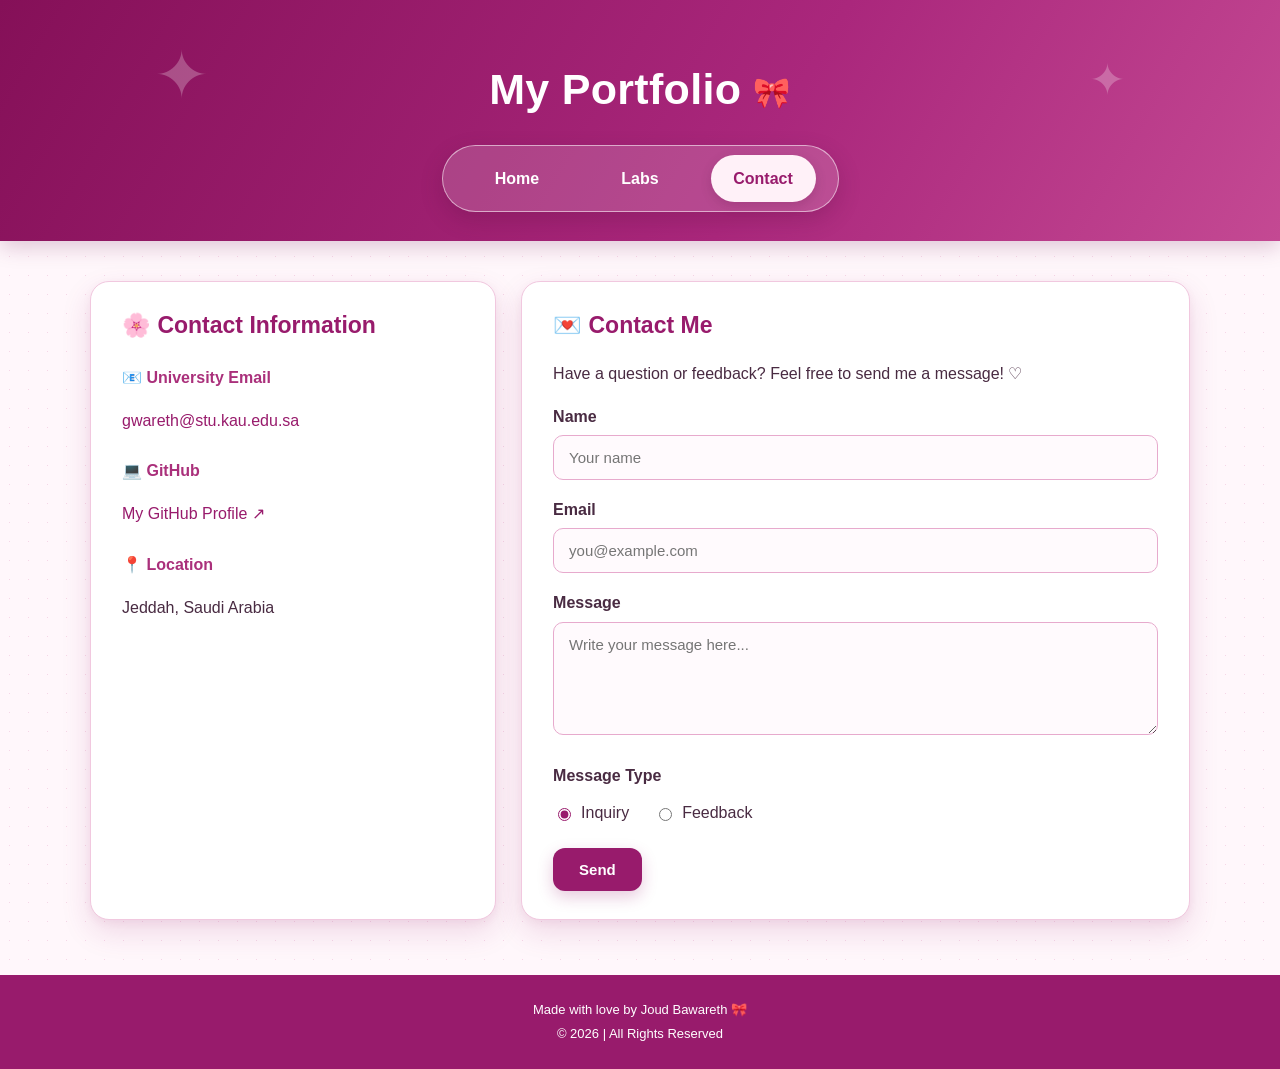
==== commit fd29dd6e: "Remove 'Projects' from Labs link in contact.html" ====
--- a/contact.html
+++ b/contact.html
@@ -16,7 +16,7 @@
 
         <nav class="site-nav">
             <a href="index.html">Home</a>
-            <a href="labs.html">Labs &amp; Projects</a>
+            <a href="labs.html">Labs </a>
             <a href="contact.html" class="active">Contact</a>
         </nav>
     </header>
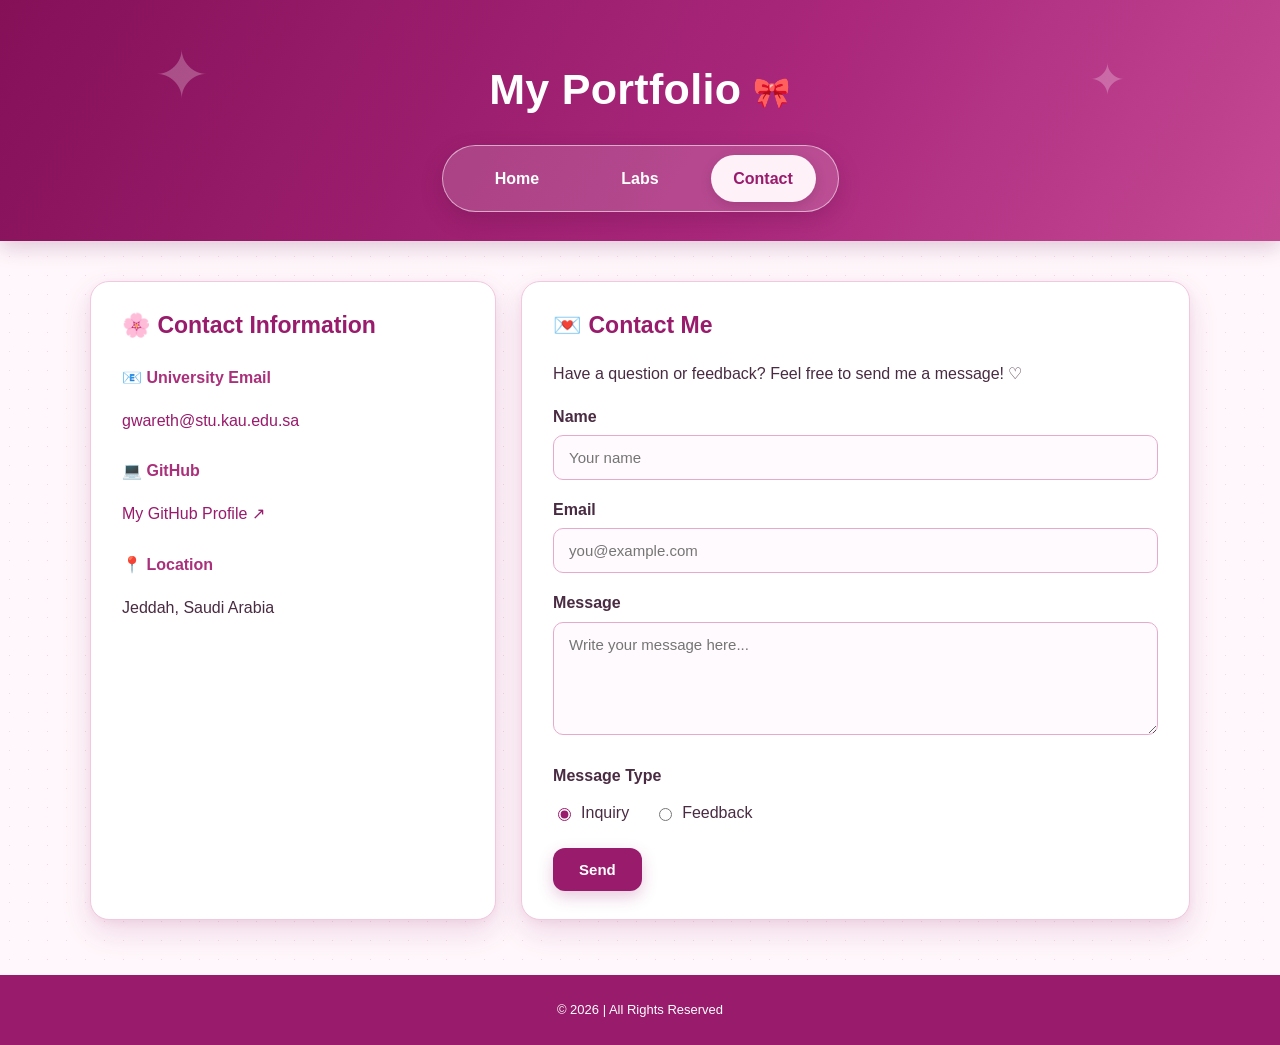
==== commit ab9978b4: "Remove author credit from footer Removed the author credit from the footer." ====
--- a/contact.html
+++ b/contact.html
@@ -107,7 +107,7 @@
     </main>
 
     <footer class="site-footer">
-        <p>Made with love by Joud Bawareth 🎀</p>
+       
         <p>&copy; 2026 | All Rights Reserved</p>
     </footer>
 
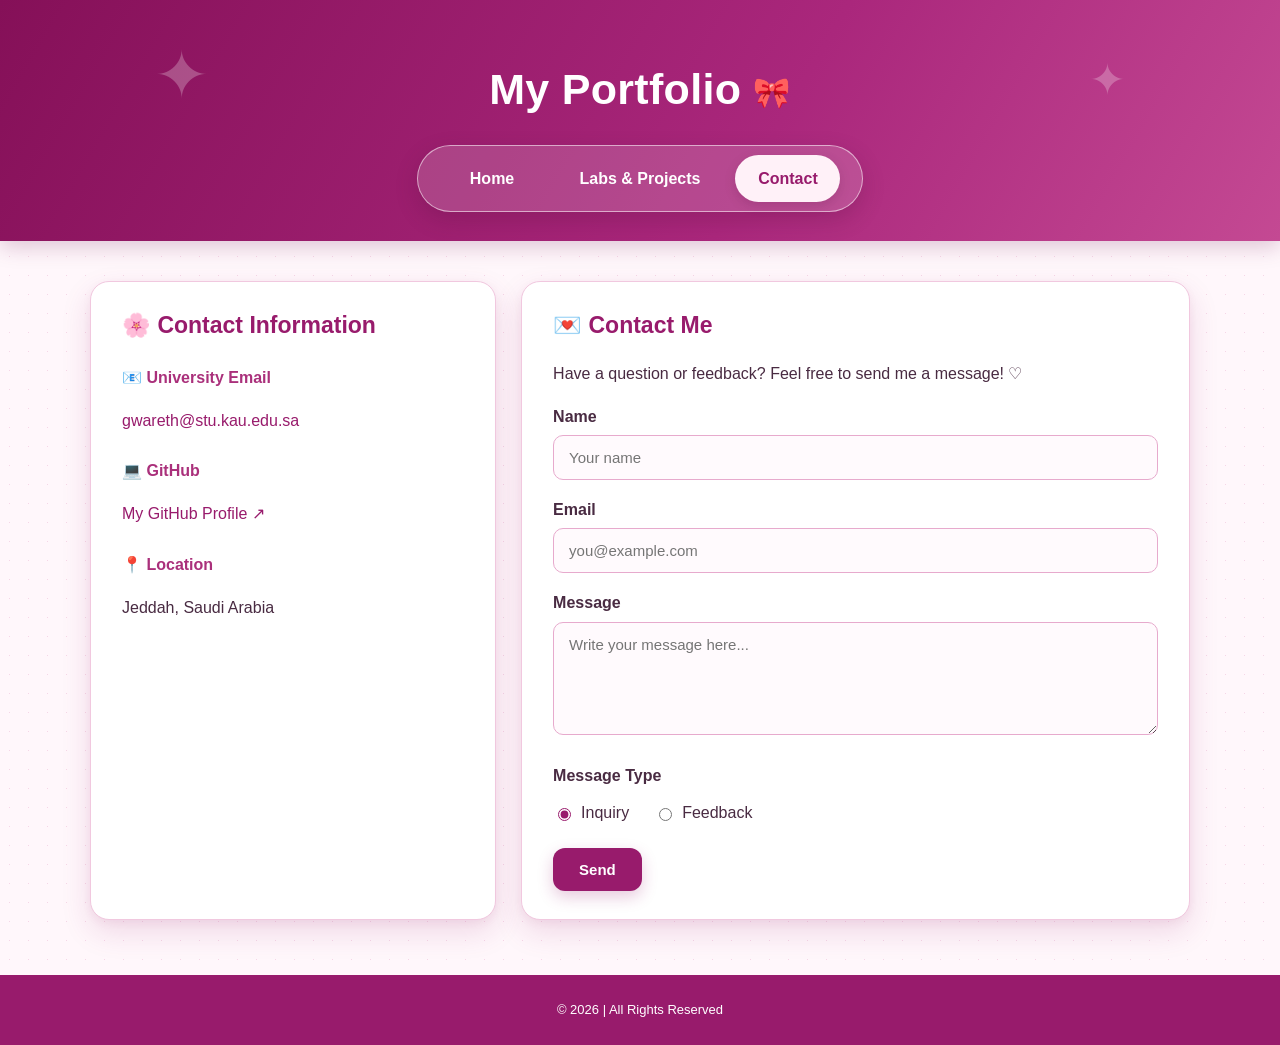
==== commit 4498b3fc: "Update Labs link text to include 'Projects'" ====
--- a/contact.html
+++ b/contact.html
@@ -16,7 +16,7 @@
 
         <nav class="site-nav">
             <a href="index.html">Home</a>
-            <a href="labs.html">Labs </a>
+            <a href="labs.html">Labs &amp; Projects </a>
             <a href="contact.html" class="active">Contact</a>
         </nav>
     </header>
--- a/style.css
+++ b/style.css
@@ -1,18 +1,5 @@
 
-/* Pink & Fuchsia Theme */
-
-:root {
-    --fuchsia: #981B6C;
-    --pink: #D94D9D;
-    --soft-pink: #FBE4F1;
-    --pale-pink: #FFF7FB;
-    --ink: #492B42;
-    --border: #F1C8DF;
-    --card-shadow: 0 12px 30px rgba(152, 27, 108, 0.14),
-                   0 3px 9px rgba(152, 27, 108, 0.06);
-    --card-shadow-hover: 0 20px 46px rgba(152, 27, 108, 0.22),
-                         0 5px 16px rgba(152, 27, 108, 0.10);
-}
+
 
 * {
     box-sizing: border-box;
@@ -27,12 +14,12 @@
     font-family: Arial, Helvetica, sans-serif;
     font-size: 16px;
     line-height: 1.7;
-    background-color: var(--pale-pink);
+    background-color: #FFF7FB;
     background-image: radial-gradient(
         #f5d6e7 0.8px, transparent 0.8px
     );
     background-size: 19px 19px;
-    color: var(--ink);
+    color: #492B42;
 }
 
 /* Header */
@@ -40,7 +27,10 @@
 .site-header {
     position: relative;
     overflow: hidden;
-    padding: 64px 20px 29px;
+    padding-top: 64px;
+    padding-right: 20px;
+    padding-bottom: 29px;
+    padding-left: 20px;
     text-align: center;
     color: white;
     background: linear-gradient(
@@ -82,7 +72,10 @@
 }
 
 .header-subtitle {
-    margin: 12px 0 0;
+    margin-top: 12px;
+    margin-right: 0;
+    margin-bottom: 0;
+    margin-left: 0;
     font-size: 14px;
     color: #FFE3F3;
 }
@@ -98,8 +91,14 @@
     gap: 18px;
     width: fit-content;
     max-width: 100%;
-    margin: 29px auto 0;
-    padding: 9px 22px;
+    margin-top: 29px;
+    margin-right: auto;
+    margin-bottom: 0;
+    margin-left: auto;
+    padding-top: 9px;
+    padding-right: 22px;
+    padding-bottom: 9px;
+    padding-left: 22px;
     border: 1px solid rgba(255, 255, 255, 0.55);
     border-radius: 50px;
     background: rgba(255, 255, 255, 0.16);
@@ -112,7 +111,10 @@
     position: relative;
     display: inline-block;
     min-width: 105px;
-    padding: 10px 17px;
+    padding-top: 10px;
+    padding-right: 17px;
+    padding-bottom: 10px;
+    padding-left: 17px;
     border-radius: 30px;
     color: white;
     font-weight: bold;
@@ -124,15 +126,15 @@
 }
 
 .site-nav a:hover,
-.site-nav a:focus-visible {
+.site-nav a:focus {
     background-color: rgba(255, 255, 255, 0.30);
     box-shadow: 0 5px 13px rgba(65, 8, 45, 0.16);
     transform: translateY(-3px);
 }
 
 .site-nav a.active {
-    background: #FFF1F8;
-    color: var(--fuchsia);
+    background-color: #FFF1F8;
+    color: #981B6C;
     box-shadow: 0 4px 12px rgba(65, 8, 45, 0.16);
 }
 
@@ -165,10 +167,10 @@
 .project-card,
 .info-card,
 .table-shell {
-    background: white;
-    border: 1px solid var(--border);
+    background-color: white;
+    border: 1px solid #F1C8DF;
     border-radius: 19px;
-    box-shadow: var(--card-shadow);
+    box-shadow: 0 12px 30px rgba(152, 27, 108, 0.14), 0 3px 9px rgba(152, 27, 108, 0.06);
     transition: box-shadow 0.3s ease,
                 transform 0.3s ease;
 }
@@ -178,17 +180,20 @@
 .project-card:hover,
 .info-card:hover,
 .table-shell:hover {
-    box-shadow: var(--card-shadow-hover);
+    box-shadow: 0 20px 46px rgba(152, 27, 108, 0.22), 0 5px 16px rgba(152, 27, 108, 0.10);
     transform: translateY(-3px);
 }
 
 .panel {
-    padding: 28px 31px;
+    padding-top: 28px;
+    padding-right: 31px;
+    padding-bottom: 28px;
+    padding-left: 31px;
     margin-bottom: 25px;
 }
 
 h2 {
-    color: var(--fuchsia);
+    color: #981B6C;
     font-size: 23px;
     line-height: 1.35;
 }
@@ -206,7 +211,7 @@
 }
 
 main a {
-    color: var(--fuchsia);
+    color: #981B6C;
     text-decoration: none;
 }
 
@@ -227,7 +232,10 @@
 .cv-layout {
     width: 90%;
     max-width: 1190px;
-    margin: 38px auto 50px;
+    margin-top: 38px;
+    margin-right: auto;
+    margin-bottom: 50px;
+    margin-left: auto;
     display: grid;
     grid-template-columns: 285px minmax(0, 1fr);
     gap: 29px;
@@ -235,7 +243,10 @@
 }
 
 .cv-sidebar {
-    padding: 28px 20px;
+    padding-top: 28px;
+    padding-right: 20px;
+    padding-bottom: 28px;
+    padding-left: 20px;
     text-align: center;
     position: sticky;
     top: 18px;
@@ -246,7 +257,10 @@
 .avatar-wrap {
     width: 170px;
     height: 170px;
-    margin: 0 auto 13px;
+    margin-top: 0;
+    margin-right: auto;
+    margin-bottom: 13px;
+    margin-left: auto;
     padding: 7px;
     border-radius: 50%;
     background-color: #F8E0EE;
@@ -277,7 +291,10 @@
 .sidebar-subtitle {
     color: #8B6280;
     font-size: 13px;
-    margin: 4px 0 22px;
+    margin-top: 4px;
+    margin-right: 0;
+    margin-bottom: 22px;
+    margin-left: 0;
 }
 
 /* Sidebar Links */
@@ -289,7 +306,10 @@
 
 .side-links a {
     display: block;
-    padding: 11px 8px;
+    padding-top: 11px;
+    padding-right: 8px;
+    padding-bottom: 11px;
+    padding-left: 8px;
     border-radius: 12px;
     background-color: #FBE3F0;
     font-weight: bold;
@@ -300,7 +320,7 @@
 }
 
 .side-links a:hover,
-.side-links a:focus-visible {
+.side-links a:focus {
     background-color: #D94D9D;
     color: white;
     transform: translateX(4px);
@@ -317,14 +337,20 @@
 }
 
 .info-card h3 {
-    margin: 0 0 10px;
+    margin-top: 0;
+    margin-right: 0;
+    margin-bottom: 10px;
+    margin-left: 0;
     text-align: center;
 }
 
 .info-card p {
     font-size: 13px;
     overflow-wrap: anywhere;
-    margin: 7px 0;
+    margin-top: 7px;
+    margin-right: 0;
+    margin-bottom: 7px;
+    margin-left: 0;
 }
 
 /* CV Sections */
@@ -334,7 +360,10 @@
 }
 
 .cv-main-content h2 {
-    margin: 8px 0 17px;
+    margin-top: 8px;
+    margin-right: 0;
+    margin-bottom: 17px;
+    margin-left: 0;
     border-bottom: 2px dashed #F3C5DD;
     padding-bottom: 11px;
 }
@@ -356,9 +385,12 @@
 
 .fact-chip {
     display: inline-block;
-    padding: 9px 13px;
+    padding-top: 9px;
+    padding-right: 13px;
+    padding-bottom: 9px;
+    padding-left: 13px;
     border-radius: 12px;
-    background: #FCE9F3;
+    background-color: #FCE9F3;
     color: #803061;
     font-weight: bold;
     font-size: 13px;
@@ -374,8 +406,11 @@
 
 .skill-list span {
     display: inline-block;
-    padding: 7px 13px;
-    background: #FCE7F3;
+    padding-top: 7px;
+    padding-right: 13px;
+    padding-bottom: 7px;
+    padding-left: 13px;
+    background-color: #FCE7F3;
     color: #8D1D66;
     border-radius: 18px;
     font-size: 14px;
@@ -383,7 +418,7 @@
 }
 
 .soft-skills span {
-    background: #F8F0F5;
+    background-color: #F8F0F5;
 }
 
 .subsection-heading {
@@ -399,8 +434,11 @@
 }
 
 .project-card {
-    padding: 17px 18px;
-    background: #FFFAFD;
+    padding-top: 17px;
+    padding-right: 18px;
+    padding-bottom: 17px;
+    padding-left: 18px;
+    background-color: #FFFAFD;
 }
 
 .project-card:last-child {
@@ -421,7 +459,10 @@
 .inner-page {
     width: 88%;
     max-width: 1050px;
-    margin: 40px auto 55px;
+    margin-top: 40px;
+    margin-right: auto;
+    margin-bottom: 55px;
+    margin-left: auto;
 }
 
 .page-intro {
@@ -429,7 +470,10 @@
 }
 
 .page-intro h2 {
-    margin: 5px 0 12px;
+    margin-top: 5px;
+    margin-right: 0;
+    margin-bottom: 12px;
+    margin-left: 0;
     font-size: 30px;
 }
 
@@ -454,9 +498,12 @@
 }
 
 th {
-    background-color: var(--fuchsia);
+    background-color: #981B6C;
     color: white;
-    padding: 15px 20px;
+    padding-top: 15px;
+    padding-right: 20px;
+    padding-bottom: 15px;
+    padding-left: 20px;
 }
 
 th:first-child {
@@ -468,9 +515,12 @@
 }
 
 td {
-    padding: 16px 20px;
+    padding-top: 16px;
+    padding-right: 20px;
+    padding-bottom: 16px;
+    padding-left: 20px;
     border-bottom: 1px solid #F1C8DF;
-    background: #FFF9FC;
+    background-color: #FFF9FC;
 }
 
 tr:last-child td {
@@ -478,18 +528,21 @@
 }
 
 tbody tr:nth-child(even) td {
-    background: #FCE9F3;
+    background-color: #FCE9F3;
 }
 
 tbody tr:hover td {
-    background: #F6D4E8;
+    background-color: #F6D4E8;
 }
 
 .lab-button {
     display: inline-block;
-    padding: 8px 15px;
+    padding-top: 8px;
+    padding-right: 15px;
+    padding-bottom: 8px;
+    padding-left: 15px;
     border-radius: 11px;
-    background: var(--fuchsia);
+    background-color: #981B6C;
     color: white !important;
     font-weight: bold;
     font-size: 13px;
@@ -499,7 +552,7 @@
 }
 
 .lab-button:hover {
-    background: #C53D8B;
+    background-color: #C53D8B;
     transform: translateY(-2px);
     box-shadow: 0 5px 13px rgba(152, 27, 108, 0.25);
     text-decoration: none;
@@ -515,7 +568,10 @@
 .contact-page {
     width: 88%;
     max-width: 1100px;
-    margin: 40px auto 55px;
+    margin-top: 40px;
+    margin-right: auto;
+    margin-bottom: 55px;
+    margin-left: auto;
     display: grid;
     grid-template-columns: minmax(250px, 0.85fr)
                            minmax(0, 1.4fr);
@@ -559,7 +615,10 @@
 
 form > label {
     display: block;
-    margin: 16px 0 5px;
+    margin-top: 16px;
+    margin-right: 0;
+    margin-bottom: 5px;
+    margin-left: 0;
     font-weight: bold;
 }
 
@@ -567,12 +626,15 @@
 input[type="email"],
 textarea {
     width: 100%;
-    padding: 13px 15px;
+    padding-top: 13px;
+    padding-right: 15px;
+    padding-bottom: 13px;
+    padding-left: 15px;
     border: 1px solid #E7AACD;
     border-radius: 10px;
     background-color: #FFFAFD;
     font-family: Arial, sans-serif;
-    color: var(--ink);
+    color: #492B42;
     font-size: 15px;
     transition: border-color 0.2s,
                 box-shadow 0.2s;
@@ -593,7 +655,10 @@
 /* Radio Buttons */
 
 .message-type {
-    margin: 19px 0 0;
+    margin-top: 19px;
+    margin-right: 0;
+    margin-bottom: 0;
+    margin-left: 0;
     padding: 0;
     border: none;
 }
@@ -619,7 +684,7 @@
 }
 
 input[type="radio"] {
-    accent-color: var(--fuchsia);
+    accent-color: #981B6C;
 }
 
 /* Submit Button */
@@ -627,11 +692,16 @@
 button[type="submit"] {
     border: 0;
     border-radius: 12px;
-    padding: 13px 26px;
+    padding-top: 13px;
+    padding-right: 26px;
+    padding-bottom: 13px;
+    padding-left: 26px;
     margin-top: 22px;
-    background-color: var(--fuchsia);
+    background-color: #981B6C;
     color: white;
-    font: bold 15px Arial, sans-serif;
+    font-weight: bold;
+    font-size: 15px;
+    font-family: Arial, sans-serif;
     cursor: pointer;
     box-shadow: 0 6px 16px rgba(152, 27, 108, 0.23);
     transition: background-color 0.25s,
@@ -649,14 +719,20 @@
 
 .site-footer {
     margin-top: 30px;
-    padding: 22px 15px;
-    background-color: var(--fuchsia);
+    padding-top: 22px;
+    padding-right: 15px;
+    padding-bottom: 22px;
+    padding-left: 15px;
+    background-color: #981B6C;
     color: white;
     text-align: center;
 }
 
 .site-footer p {
-    margin: 2px 0;
+    margin-top: 2px;
+    margin-right: 0;
+    margin-bottom: 2px;
+    margin-left: 0;
     font-size: 13px;
 }
 
@@ -682,7 +758,10 @@
 
 @media (max-width: 600px) {
     .site-header {
-        padding: 45px 12px 22px;
+        padding-top: 45px;
+        padding-right: 12px;
+        padding-bottom: 22px;
+        padding-left: 12px;
     }
 
     .site-title {
@@ -691,13 +770,19 @@
 
     .site-nav {
         gap: 5px;
-        padding: 7px 10px;
+        padding-top: 7px;
+        padding-right: 10px;
+        padding-bottom: 7px;
+        padding-left: 10px;
         margin-top: 24px;
     }
 
     .site-nav a {
         min-width: 0;
-        padding: 8px 10px;
+        padding-top: 8px;
+        padding-right: 10px;
+        padding-bottom: 8px;
+        padding-left: 10px;
         font-size: 13px;
     }
 
@@ -709,7 +794,10 @@
     }
 
     .panel {
-        padding: 20px 18px;
+        padding-top: 20px;
+        padding-right: 18px;
+        padding-bottom: 20px;
+        padding-left: 18px;
     }
 
     .project-grid {
@@ -742,7 +830,12 @@
     }
 }
 
-
 .title-bow {
     font-size: 30px;
 }
+
+
+
+.title-bow {
+    font-size: 30px;
+}
